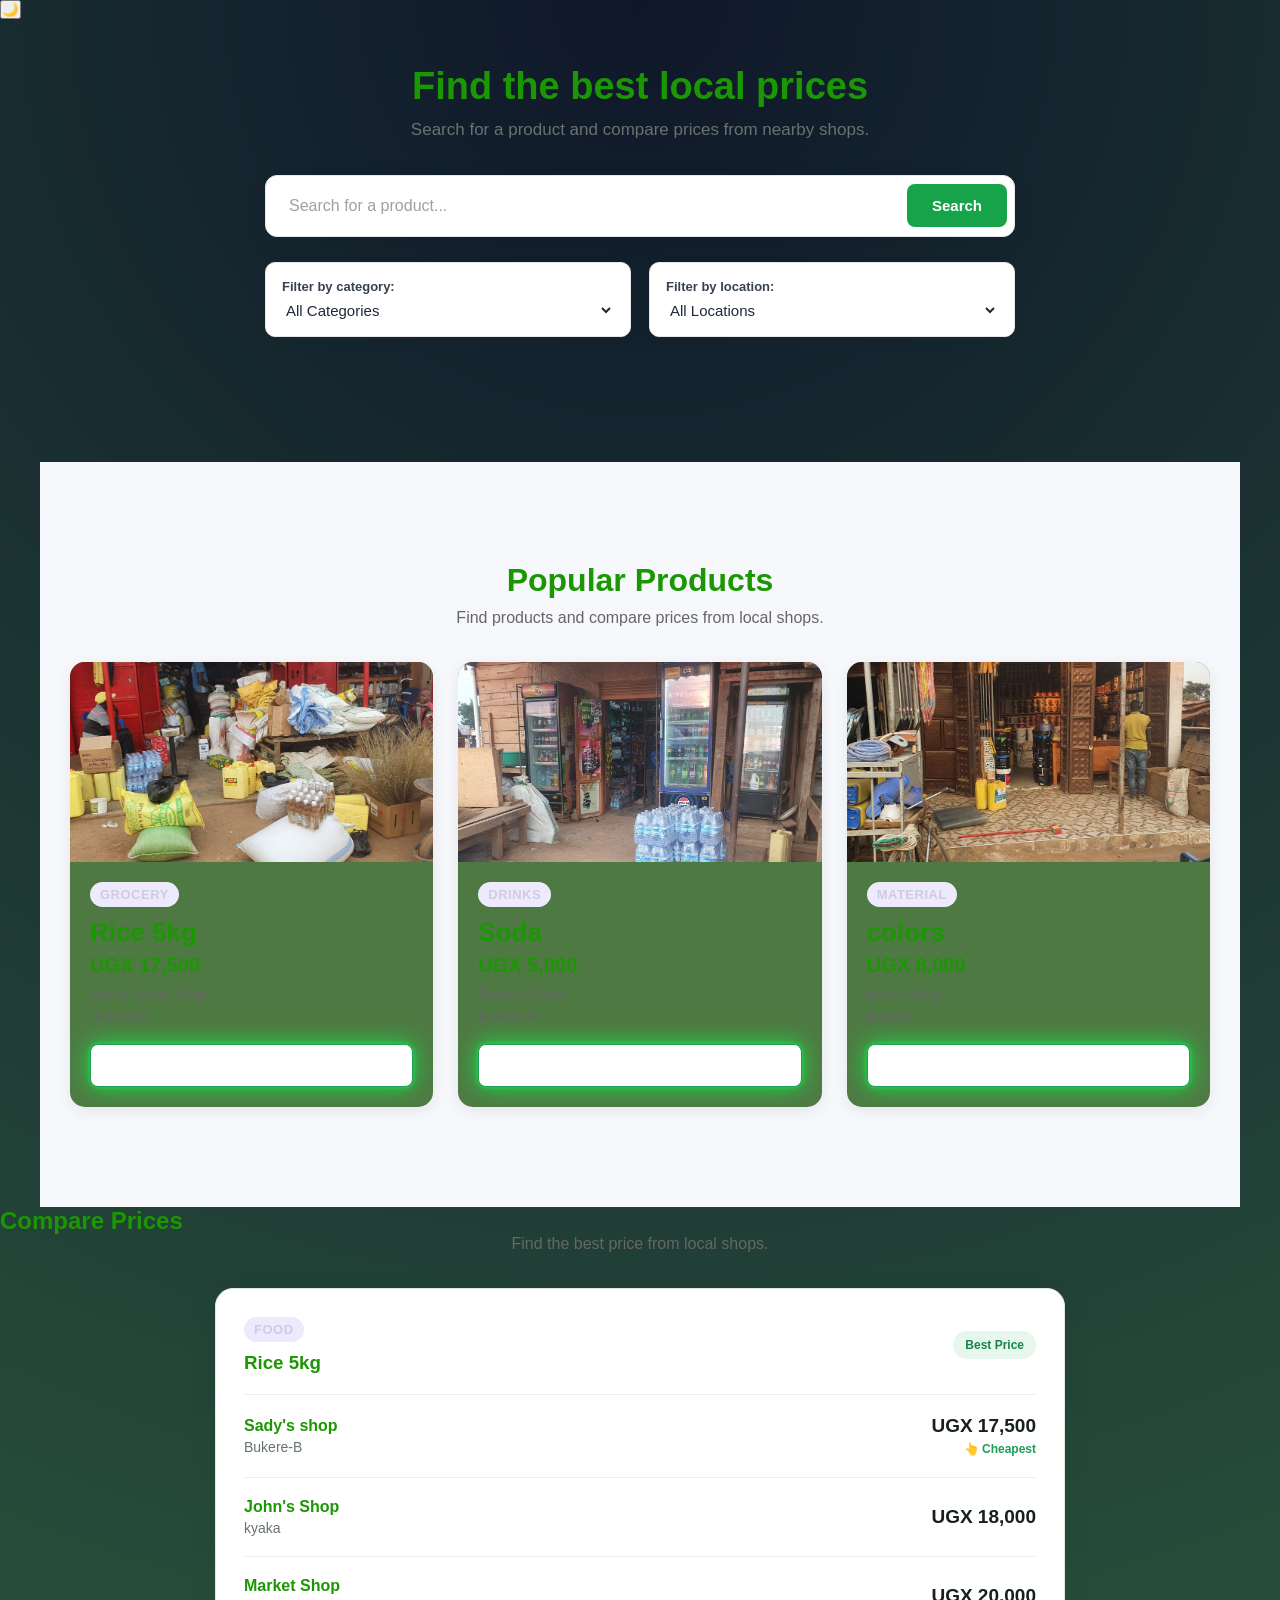
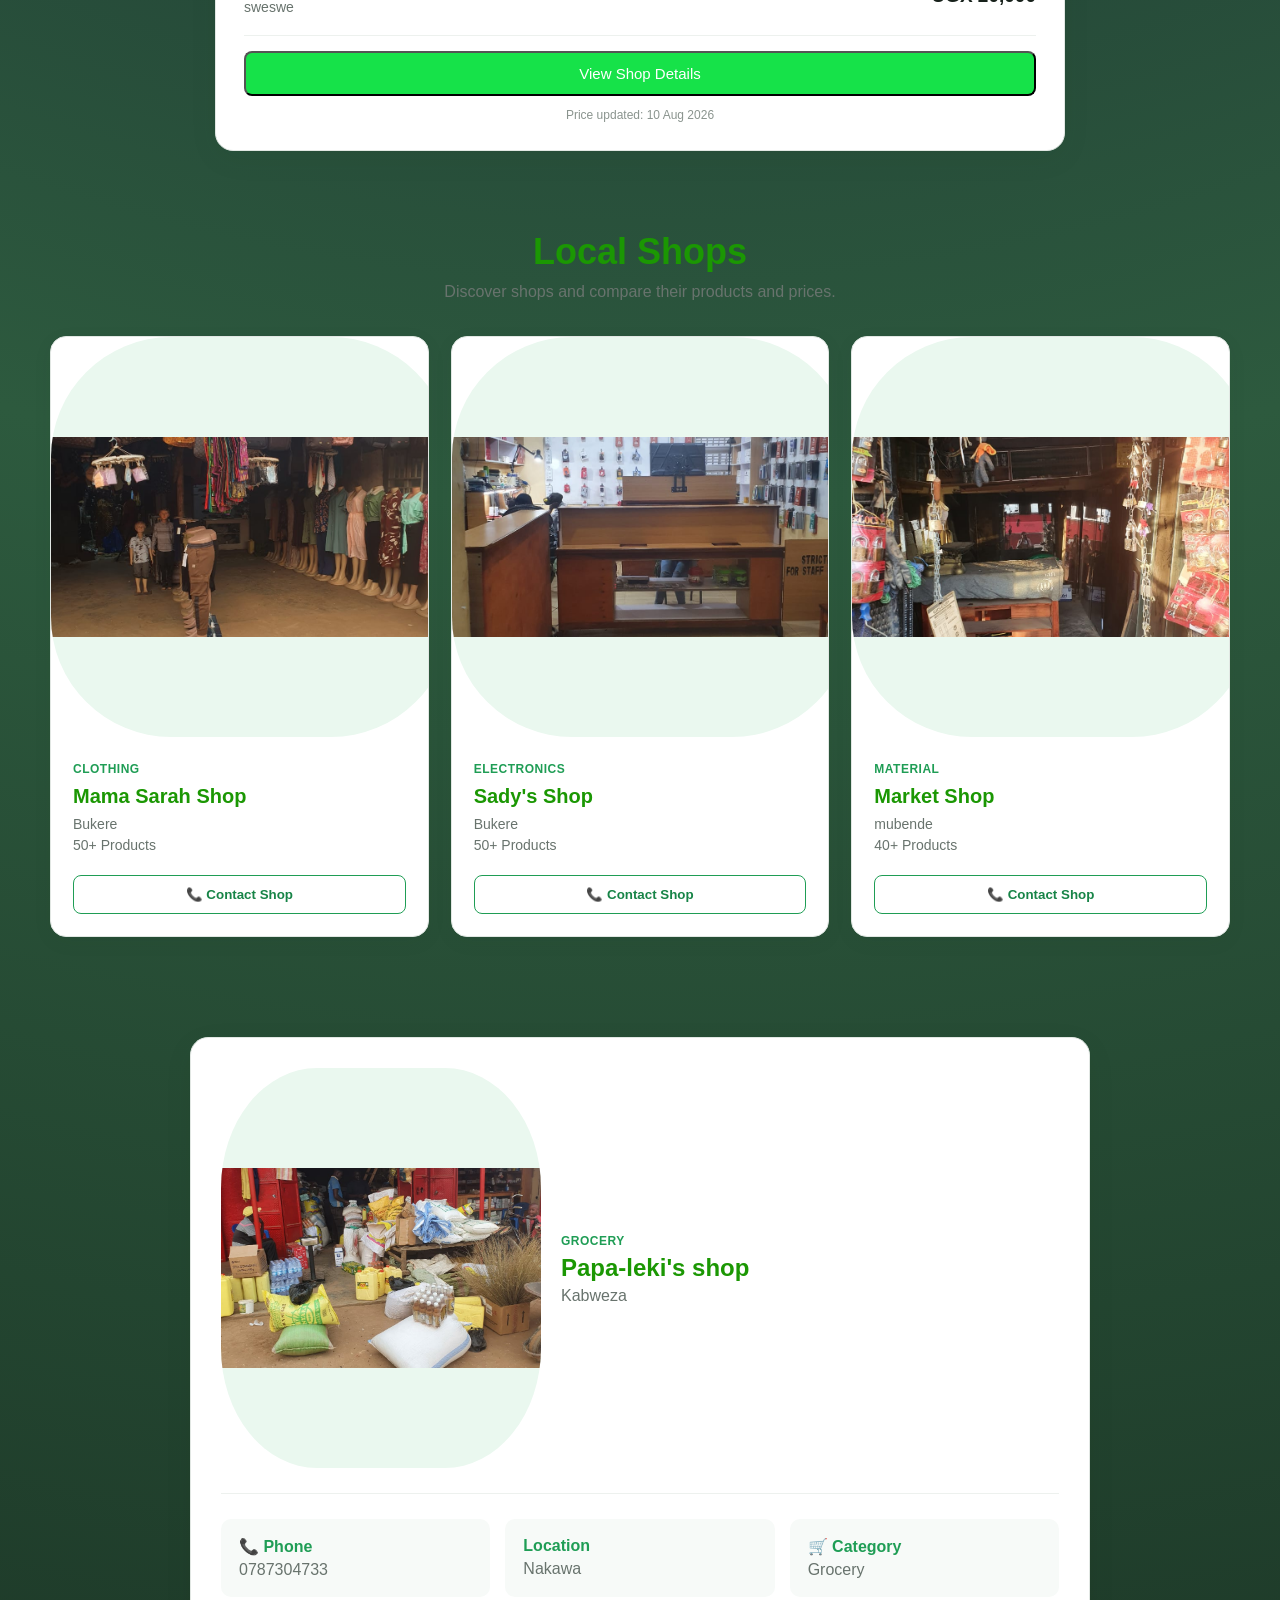
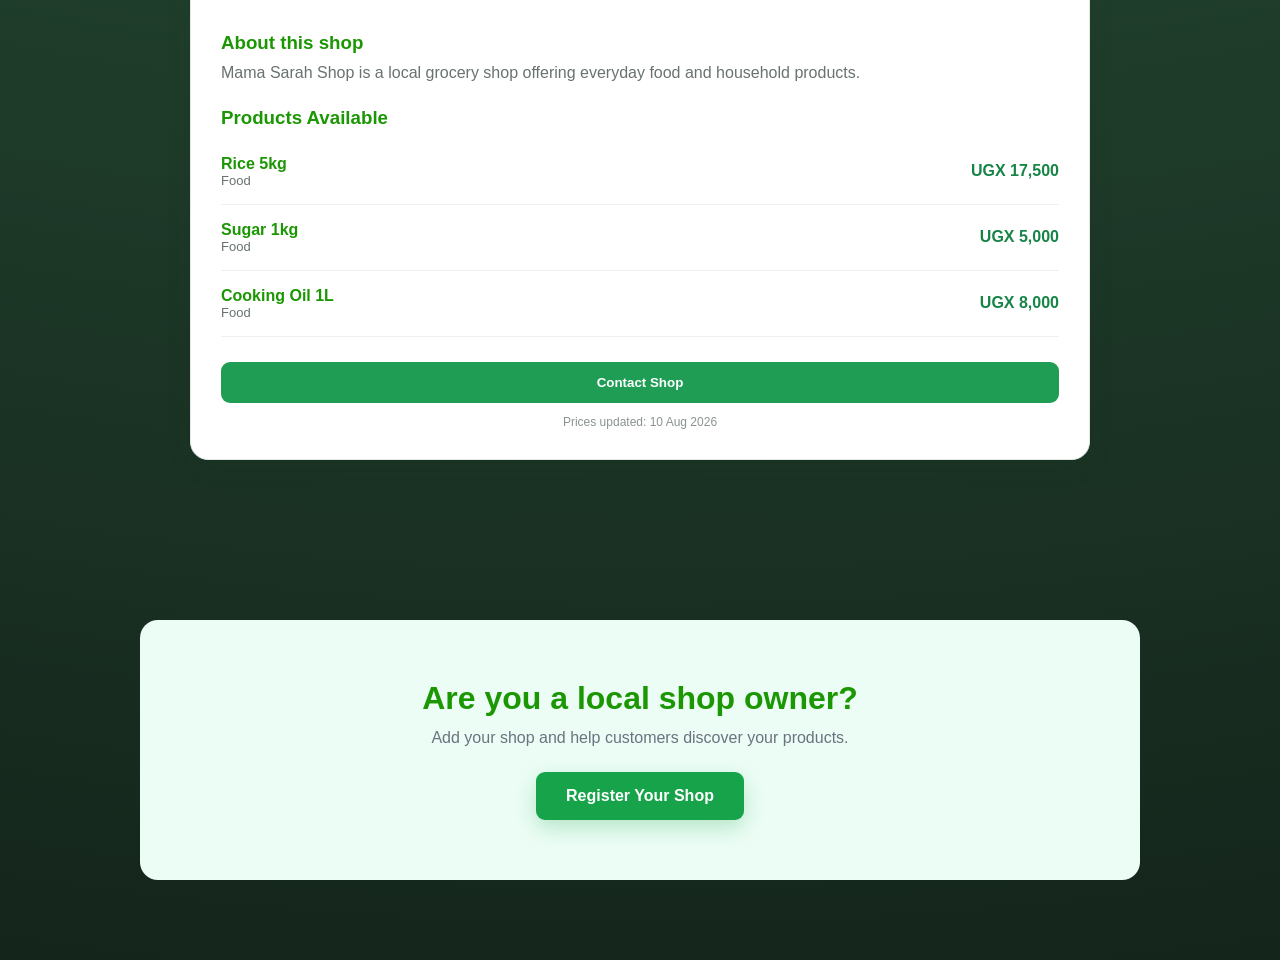
==== products.html @ a6103c1f "apdate mobile size" ====
<!DOCTYPE html>
<html lang="en">

<head>
    <meta charset="UTF-8">
    <meta name="viewport" content="width=device-width, initial-scale=1.0">

    <title>PriceWise</title>

    <style>
* {
    margin: 0;
    padding: 0;
    box-sizing: border-box;
}

body {
    font-family: Arial, Helvetica, sans-serif;
    background: radial-gradient(circle at top, #0f172a, #2d5a3e,#14251b);
    color: rgb(27, 151, 3);
    overflow-x: hidden;
}

.search-section {
    max-width: 1180px;
    margin: 0 auto;
    padding: 70px 24px 50px;
}

.search-section > h2 {
    text-align: center;
    font-size: 38px;
    line-height: 1.2;
    margin-bottom: 10px;
}

.search-section > p {
    text-align: center;
    color: #68736d;
    font-size: 17px;
    margin-bottom: 35px;
}

.search-box {
    max-width: 760px;
    margin: 0 auto 30px;

    display: flex;
    align-items: center;
    gap: 10px;

    background: #63a544;
    padding: 8px;

    border: 1px solid #4f6657;
    border-radius: 14px;

    box-shadow: 0 8px 30px rgba(20, 60, 35, 0.07);
}

.search-box input {
    flex: 1;

    min-width: 0;

    border: none;
    outline: none;

    padding: 15px 18px;

    background: transparent;

    color: #17211b;
    font-size: 16px;
}

.search-box input::placeholder {
    color: #9aa39e;
}

.search-box button {
    border: none;

    padding: 14px 28px;

    border-radius: 10px;

    background: #1f9d55;
    color: #ffffff;

    font-size: 15px;
    font-weight: 700;

    cursor: pointer;

    transition: 0.2s ease;
}

.search-box button:hover {
    background: #178447;
    transform: translateY(-1px);
}



.filters {
    max-width: 760px;
    margin: 0 auto 50px;

    display: grid;
    grid-template-columns: 1fr 1fr;
    gap: 18px;
}

.filter-group {
    background: #ffffff;

    padding: 16px 18px;

    border: 1px solid #e1e7e3;
    border-radius: 12px;

    box-shadow: 0 4px 16px rgba(20, 60, 35, 0.04);
}

.filter-group label {
    display: block;

    margin-bottom: 7px;

    color: #4c5951;

    font-size: 13px;
    font-weight: 700;
}

.filter-group select {
    width: 100%;

    border: none;
    outline: none;

    background: transparent;

    color: #17211b;

    font-size: 15px;

    cursor: pointer;
}



#searchResults {
    display: grid;

    grid-template-columns: repeat(3, 1fr);

    gap: 22px;

    margin-top: 25px;
}

.product-result {
    background: #ffffff;

    padding: 24px;

    border: 1px solid #e1e7e3;
    border-radius: 16px;

    box-shadow: 0 5px 20px rgba(20, 60, 35, 0.05);

    transition: 0.25s ease;
}

.product-result:hover {
    transform: translateY(-5px);

    box-shadow: 0 12px 28px rgba(20, 60, 35, 0.10);
}

.product-result h3 {
    margin-bottom: 8px;

    color: #17211b;
    font-size: 21px;
}

.product-result p {
    margin-bottom: 20px;

    color: #68736d;
    font-size: 14px;
}

.product-result .compare-btn {
    width: 100%;

    padding: 12px 18px;

    border: none;
    border-radius: 9px;

    background: #1f9d55;
    color: #ffffff;

    font-size: 14px;
    font-weight: 700;

    cursor: pointer;

    transition: 0.2s ease;
}

.product-result .compare-btn:hover {
    background: #178447;
}

.products {
    max-width: 1200px;
    margin: auto;
    padding: 100px 30px;
}


.product-grid {
    display: grid;

    grid-template-columns: repeat(3, 1fr);

    gap: 25px;

    max-width: 1200px;

    margin: 35px auto 0;
}

.product-card {
    
    background-color: #161b22;

    border-radius: 15px;

    overflow: hidden;

    box-shadow: 0 4px 15px rgba(0, 0, 0, 0.08);

    transition: 0.3s;
}

.product-card img {
    width: 100%;
    height: 220px;
    object-fit: cover;
} 
.product-content {
    padding: 25px;
}

.product-content h3 {
    color: white;
    margin-bottom: 15px;
}

.product-content p {
    color: #94a3b8;
    line-height: 1.7;
    margin-bottom: 20px;
}

.product-button {
    width: 100%;

    margin-top: 15px;

    padding: 11px;

    border: 1px solid #1f9d55;
    border-radius: 8px;

    background: #ffffff;
    color: #22b305;

    font-weight: 700;

    cursor: pointer;
}


#comparisonResults {
    margin-top: 35px;
}

.comparison-card {
    max-width: 850px;
    margin: 0 auto;

    background: #ffffff;

    border: 1px solid #e1e7e3;
    border-radius: 18px;

    padding: 28px;

    box-shadow: 0 8px 30px rgba(20, 60, 35, 0.06);
}

.comparison-header {
    display: flex;
    justify-content: space-between;
    align-items: center;

    padding-bottom: 20px;

    border-bottom: 1px solid #edf1ee;
}

.best-price {
    display: inline-block;

    padding: 7px 12px;

    border-radius: 20px;

    background: #e7f7ed;
    color: #178447;

    font-size: 12px;
    font-weight: 700;
}

.price-row {
    display: flex;
    align-items: center;
    justify-content: space-between;

    padding: 20px 0;

    border-bottom: 1px solid #edf1ee;
}

.shop-info h4 {
    margin-bottom: 4px;
}

.shop-info p {
    color: #68736d;
    font-size: 14px;
}

.price {
    text-align: right;
}

.price strong {
    display: block;

    color: #17211b;
    font-size: 19px;
}

.cheapest {
    display: inline-block;

    margin-top: 5px;

    color: #1f9d55;

    font-size: 12px;
    font-weight: 700;
}



.shops {
    padding: 80px 24px;
}

.shops .container {
    max-width: 1180px;
    margin: 0 auto;
}

.shops h2 {
    text-align: center;

    font-size: 36px;

    margin-bottom: 10px;
}

.shops .section-description {
    text-align: center;

    max-width: 600px;
    margin: 0 auto 35px;

    color: #68736d;
}

.shop-grid {
    display: grid;

    grid-template-columns: repeat(3, 1fr);

    gap: 22px;
}

.shop-card {
    background: #ffffff;

    border: 1px solid #e1e7e3;
    border-radius: 16px;

    overflow: hidden;

    box-shadow: 0 5px 20px rgba(20, 60, 35, 0.05);

    transition: 0.25s ease;
}

.shop-card:hover {
    transform: translateY(-5px);

    box-shadow: 0 12px 28px rgba(20, 60, 35, 0.10);
}

.shop-image {
    min-height: 130px;

    display: flex;
    align-items: center;
    justify-content: center;

    background: #eaf8ef;

    font-size: 48px;
}

.shop-card .shop-info {
    padding: 22px;
}

.shop-category,
.product-category {
    color: #1f9d55;

    font-size: 12px;
    font-weight: 700;

    text-transform: uppercase;
    letter-spacing: 0.5px;
}

.shop-card h3 {
    margin: 8px 0;

    font-size: 20px;
}

.shop-location,
.shop-products {
    color: #68736d;

    font-size: 14px;

    margin-bottom: 7px;
}

.shop-button {
    width: 100%;

    margin-top: 15px;

    padding: 11px;

    border: 1px solid #1f9d55;
    border-radius: 8px;

    background: #ffffff;
    color: #178447;

    font-weight: 700;

    cursor: pointer;
}

.shop-button:hover {
    background: #eaf8ef;
}




.shop-details {
    padding: 20px 24px 80px;
}

.shop-details-card {
    max-width: 900px;

    margin: 0 auto;

    background: #ffffff;

    padding: 30px;

    border: 1px solid #e1e7e3;
    border-radius: 18px;

    box-shadow: 0 8px 30px rgba(20, 60, 35, 0.06);
}

.shop-details-header {
    display: flex;
    align-items: center;
    gap: 20px;

    padding-bottom: 25px;

    border-bottom: 1px solid #edf1ee;
}

.shop-details-image {
    width: 80px;
    height: 80px;

    display: flex;
    align-items: center;
    justify-content: center;

    border-radius: 14px;

    background: #eaf8ef;

    font-size: 36px;
}

.shop-details-title h2 {
    margin: 5px 0;
}

.shop-details-title p {
    color: #68736d;
}

.shop-contact {
    display: grid;
    grid-template-columns: repeat(3, 1fr);

    gap: 15px;

    padding: 25px 0;
}

.shop-contact > div {
    padding: 18px;

    background: #f7faf8;

    border-radius: 10px;
}

.shop-contact strong {
    display: block;

    margin-bottom: 5px;

    color: #1f9d55;
}

.shop-contact p {
    color: #68736d;
}

.shop-about {
    padding: 10px 0 25px;
}

.shop-about h3,
.shop-products-list h3 {
    margin-bottom: 10px;
}

.shop-about p {
    color: #68736d;
}

.shop-product {
    display: flex;
    justify-content: space-between;
    align-items: center;

    padding: 16px 0;

    border-bottom: 1px solid #edf1ee;
}

.shop-product p {
    color: #68736d;
    font-size: 13px;
}

.shop-product strong {
    color: #178447;
}

.contact-shop-button {
    width: 100%;

    margin-top: 25px;

    padding: 13px;

    border: none;
    border-radius: 9px;

    background: #1f9d55;
    color: #ffffff;

    font-weight: 700;

    cursor: pointer;
}

.shop-updated,
.updated {
    margin-top: 12px;

    text-align: center;

    color: #8a948e;

    font-size: 12px;
}



.shop-cta {
    max-width: 1000px;

    margin: 30px auto 80px;

    padding: 60px 25px;

    text-align: center;

    background: #eaf8ef;

    border-radius: 20px;
}

.shop-cta h2 {
    margin-bottom: 10px;

    font-size: 32px;
}

.shop-cta p {
    max-width: 580px;

    margin: 0 auto 25px;

    color: #68736d;
}


.products-page {
    background: #f8faf9;
    min-height: 100vh;
}



.products-hero {
    text-align: center;
    padding: 70px 20px 45px;

    background: #ffffff;
}

.section-label {
    color: #16a34a;
    font-size: 13px;
    font-weight: 700;
    letter-spacing: 2px;
    margin-bottom: 12px;
}

.products-hero h1 {
    font-size: clamp(38px, 6vw, 58px);
    line-height: 1.1;
    margin-bottom: 18px;
}

.products-hero h1 span {
    color: #16a34a;
}

.products-hero>p:last-child {
    color: #6b7280;
    font-size: 17px;
    max-width: 600px;
    margin: auto;
}



.search-section {
    max-width: 1100px;
    margin: 0 auto;
    padding: 45px 20px 70px;
}



.search-box {
    max-width: 750px;
    margin: 0 auto 25px;

    display: flex;

    background: white;
    padding: 7px;

    border: 1px solid #e5e7eb;
    border-radius: 12px;

    box-shadow: 0 8px 25px rgba(0, 0, 0, 0.06);
}

.search-box input {
    flex: 1;

    border: none;
    outline: none;

    padding: 14px 16px;

    font-size: 16px;
    background: transparent;
}

.search-box button {
    border: none;

    padding: 13px 25px;

    border-radius: 8px;

    background: #16a34a;
    color: white;

    font-weight: 700;

    cursor: pointer;
}

.search-box button:hover {
    background: #15803d;
}



.filters {
    max-width: 750px;
    margin: 0 auto 55px;

    display: grid;
    grid-template-columns: 1fr 1fr;
    gap: 18px;
}

.filter-group {
    background: white;

    padding: 16px;

    border: 1px solid #e5e7eb;
    border-radius: 10px;
}

.filter-group label {
    display: block;

    color: #374151;

    font-size: 13px;
    font-weight: 700;

    margin-bottom: 7px;
}

.filter-group select {
    width: 100%;

    border: none;
    outline: none;

    background: transparent;

    font-size: 15px;
    color: #1f2937;
}



.results-section {
    margin-top: 20px;
}

.section-heading {
    margin-bottom: 25px;
}

.section-heading h2 {
    font-size: 30px;
    margin-bottom: 5px;
}

.section-heading p {
    color: #6b7280;
}



#searchResults {
    display: grid;

    grid-template-columns:
        repeat(3, minmax(0, 1fr));

    gap: 20px;
}

.product-result {
    background: #ffffff;

    padding: 25px;

    border: 1px solid #e5e7eb;
    border-radius: 14px;

    box-shadow: 0 5px 18px rgba(0, 0, 0, 0.04);

    transition: 0.2s ease;
}

.product-result:hover {
    transform: translateY(-4px);

    box-shadow:
        0 12px 25px rgba(0, 0, 0, 0.08);
}

.product-result h3 {
    font-size: 20px;
    margin-bottom: 7px;
}

.product-result p {
    color: #6b7280;
    margin-bottom: 20px;
}

.compare-btn {
    width: 100%;

    border: none;

    padding: 12px;

    border-radius: 8px;

    background: #16a34a;
    color: white;

    font-weight: 700;

    cursor: pointer;
}

.compare-btn:hover {
    background: #15803d;
}



.comparison-section {
    margin-top: 55px;
}

#comparisonResults {
    background: transparent;
}



.shop-cta {
    margin-top: 80px;

    padding: 60px 30px;

    text-align: center;

    background: #ecfdf5;

    border-radius: 18px;
}

.shop-cta h2 {
    font-size: 32px;
    margin-bottom: 12px;
}

.shop-cta p:not(.section-label) {
    max-width: 550px;
    margin: 0 auto 25px;

    color: #6b7280;
}
.shop-image {
    width: 400px;
    height: 400px;

    border-radius: 30%;
    overflow: hidden;
}

.shop-image img {
    width: 100%;
    height: 100%;
    object-fit: cover;
}

.shop-details-image {
    width: 320px;
    height: 400px;

    border-radius: 30%;
    overflow: hidden;
}

.shop-details-image img {
    width: 100%;
    height: 100%;
    object-fit: cover;
}


.hero-button {
    display: inline-block;

    padding: 15px 30px;

    border-radius: 9px;

    background: #16a34a;

    color: white;

    text-decoration: none;

    font-weight: 700;

    transition: 0.3s ease;

    box-shadow: 0 8px 20px rgba(22, 163, 74, 0.25);
}

.hero-button:hover {
    background: #15803d;

    transform: translateY(-3px);
}


.phone-popup {
    display: none;

    position: fixed;
    inset: 0;

    z-index: 9999;

    background: rgba(0, 0, 0, 0.6);

    align-items: center;
    justify-content: center;
}

.phone-popup.show {
    display: flex;
}

.phone-popup-content {
    position: relative;

    width: 90%;
    max-width: 380px;

    padding: 35px 25px;

    background: white;

    border-radius: 20px;

    text-align: center;

    box-shadow: 0 20px 50px rgba(0, 0, 0, 0.3);
}

.close-btn {
    position: absolute;

    top: 12px;
    right: 15px;

    border: none;
    background: none;

    font-size: 28px;

    cursor: pointer;
}

.phone-icon {
    font-size: 40px;

    margin-bottom: 10px;
}

.phone-popup-content h2 {
    margin-bottom: 10px;
}

.phone-popup-content p {
    color: #666;
}

.phone-number {
    display: block;

    margin: 15px 0 20px;

    color: #16a34a;

    font-size: 1.4rem;
    font-weight: bold;

    text-decoration: none;
}

.call-btn {
    display: inline-block;

    padding: 12px 25px;

    background: #16a34a;
    color: white;

    border-radius: 8px;

    text-decoration: none;
    font-weight: bold;
}


@media (max-width: 600px) {
    #searchResults,
    .shop-grid,
    .product-grid {
        grid-template-columns: 1fr;
        gap: 16px;
    }

    .product-card,
    .shop-card,
    .product-result,
    .comparison-card {
        border-radius: 12px;
        padding: 16px;
    }

    .product-card img,
    .product-image,
    .product-image img {
        height: 160px;
    }

    .product-content h3,
    .product-info h3,
    .product-result h3 {
        font-size: 18px;
    }

    .product-content p,
    .product-result p {
        font-size: 13px;
        margin-bottom: 14px;
    }

    .compare-btn,
    .product-button,
    .comparison-button,
    .shop-button {
        padding: 11px;
        font-size: 14px;
    }
}





.products {
    background-color: #f7f8fc;
}

.products h2 {
    text-align: center;
    font-size: 32px;
    margin-bottom: 10px;
}

.section-description {
    text-align: center;
    color: #666;
    margin-bottom: 35px;
}



.product-grid {
    display: grid;

    grid-template-columns: repeat(3, 1fr);

    gap: 25px;

    max-width: 1200px;

    margin: 0 auto;
}


/* =========================
   PRODUCT CARD
========================= */

.product-card {
    background-color: rgb(79, 121, 67);

    border-radius: 15px;

    overflow: hidden;

    box-shadow: 0 4px 15px rgba(0, 0, 0, 0.08);

    transition: 0.3s;
}


/* Card hover */

.product-card:hover {
    transform: translateY(-5px);

    box-shadow: 0 8px 20px rgba(0, 0, 0, 0.12);
}


/* =========================
   PRODUCT IMAGE
========================= */

.product-image {
    width: 100%;

    height: 200px;

    overflow: hidden;
}

.product-image img {
    width: 100%;

    height: 100%;

    object-fit: cover;
}


/* =========================
   PRODUCT INFORMATION
========================= */

.product-info {
    padding: 20px;
}

.product-category {
    display: inline-block;

    background-color: #eeeafe;

    color: #cecbe4;

    padding: 5px 10px;

    border-radius: 20px;

    font-size: 13px;

    margin-bottom: 10px;
}

.product-info h3 {
    font-size: 26px;

    margin-bottom: 6px;
}

.product-price {
    font-size: 20px;

    font-weight: bold;

    margin-bottom: 10px;
}

.shop-name,
.shop-location {
    color: #666;

    font-size: 14px;

    margin-bottom: 5px;
}




.product-button {
    width: 100%;

    padding: 12px;

    margin-top: 15px;

    /* background-color: #16e249; */

    color: white;

    border-radius: 8px;

    font-size: 15px;

    cursor: pointer;

    box-shadow: 0 0 5px #16e249,0 0 25px #16e249;
}

.product-button:hover {

    box-shadow: 0 0 5px #16e249,0 0 25px #16e249,0 0 50px #16e249,0 0 100px #16e249, 0 0 200px;
}
.comparison-button {
    width: 100%;

    padding: 12px;

    margin-top: 15px;

    background-color: #16e249;

    color: white;

    border-radius: 8px;

    font-size: 15px;

    cursor: pointer;

}
.comparison-button:hover {

    box-shadow: 0 0 5px #16e249,0 0 25px #16e249,0 0 50px #16e249,0 0 100px #16e249, 0 0 200px;
}
    </style>
</head>

<body>
<button id="themeToggle" class="theme-toggle" aria-label="Toggle dark mode">
    <span class="theme-icon">🌙</span>
</button>
<section class="search-section">

    <h2>Find the best local prices</h2>

    <p>
        Search for a product and compare prices from nearby shops.
    </p>

    <div class="search-box">

        <input type="text" id="searchInput" placeholder="Search for a product...">

        <button id="searchButton">
            Search
        </button>

    </div>

   
    <div id="searchResults"></div>

   
    <div class="filters">

        
        <div class="filter-group">

            <label for="categorySelect">
                Filter by category:
            </label>

            <select id="categorySelect">

                <option value="all">
                    All Categories
                </option>

                <option value="Food">
                    Grocery
                </option>

                <option value="Electronics">
                    Electronics
                </option>

                <option value="Clothing">
                    Clothing
                </option>

                <option value="Drinks">
                    Drinks
                </option>

                <option value="Materials">
                    Materials
                </option>

            </select>

        </div>


        <div class="filter-group">

            <label for="locationSelect">
                Filter by location:
            </label>

            <select id="locationSelect">

                <option value="all">
                    All Locations
                </option>

                <option value="Kalerwe">
                    Kalerwe
                </option>

                <option value="Ntinda">
                    Ntinda
                </option>

                <option value="Nakawa">
                    Nakawa
                </option>

            </select>

        </div>

    </div>


    <div id="comparisonResults"></div>
</section>


<section class="products" id="products">

    <div class="container">

        <h2>Popular Products</h2>

        <p class="section-description">
            Find products and compare prices from local shops.
        </p>


        

        <div class="product-grid">

            

            <div class="product-card">

                <div class="product-image">
                    <img src="images/2.jpeg" alt="Rice 5kg">
                </div>

                <div class="product-info">

                    <span class="product-category">
                        grocery
                    </span>

                    <h3>Rice 5kg</h3>

                    <p class="product-price">
                        UGX 17,500
                    </p>

                    <p class="shop-name">
                         Mama Sarah Shop
                    </p>

                    <p class="shop-location">
                         mukondo
                    </p>

                    <button class="product-button">
                        View Details
                    </button>

                </div>

            </div>


            

            <div class="product-card">

                <div class="product-image">
                    <img src="images/6.jpeg" alt="">
                </div>

                <div class="product-info">

                    <span class="product-category">
                        drinks
                    </span>

                    <h3>Soda</h3>

                    <p class="product-price">
                        UGX 5,000
                    </p>

                    <p class="shop-name">
                         Bosko's Shop
                    </p>

                    <p class="shop-location">
                         Bukere-A
                    </p>

                    <button class="product-button">
                        View Details
                    </button>

                </div>

            </div>


           

            <div class="product-card">

                <div class="product-image">
                    <img src="images/7.jpeg" alt="colors">
                </div>

                <div class="product-info">

                    <span class="product-category">
                       Material
                    </span>

                    <h3>colors</h3>

                    <p class="product-price">
                        UGX 8,000
                    </p>

                    <p class="shop-name">
                         Man's Shop
                    </p>

                    <p class="shop-location">
                         Bukere
                    </p>

                    <button class="product-button">
                        View Details
                    </button>

                </div>

            </div>

        </div>

    </div>

</section>

<section class="price-comparison" id="comparison">

    <div class="container">

        <h2>Compare Prices</h2>

        <p class="section-description">
            Find the best price from local shops.
        </p>

        <div class="comparison-card">

            

            <div class="comparison-header">

                <div>
                    <span class="product-category">
                        Food
                    </span>

                    <h3>Rice 5kg</h3>
                </div>

                <span class="best-price">
                    Best Price
                </span>

            </div>


            

            <div class="price-row">

                <div class="shop-info">
                   
                    <h4>Sady's shop</h4>

                    <p>Bukere-B</p>

                </div>

                <div class="price">

                    <strong>UGX 17,500</strong>

                    <span class="cheapest">
                        👆 Cheapest
                    </span>

                </div>

            </div>




            <div class="price-row">

                <div class="shop-info">
                  

                    <h4>John's Shop</h4>

                    <p> kyaka</p>

                </div>

                <div class="price">

                    <strong>UGX 18,000</strong>

                </div>

            </div>

            <div class="price-row">

                <div class="shop-info">
                   

                    <h4>Market Shop</h4>

                    <p> sweswe</p>

                </div>

                <div class="price">

                    <strong>UGX 20,000</strong>

                </div>

            </div>


            <button class="comparison-button">
                View Shop Details
            </button>

            <p class="updated">
                Price updated: 10 Aug 2026
            </p>

        </div>

    </div>

</section>

<section class="shops" id="shops">

    <div class="container">

        <h2>Local Shops</h2>

        <p class="section-description">
            Discover shops and compare their products and prices.
        </p>


        

        <div class="shop-grid">


           

            <div class="shop-card">

                <div class="shop-image">
                    <div class="product-image">
                        <img src="images/9.jpeg" alt="colors">
                    </div>
                </div>

                <div class="shop-info">

                    <span class="shop-category">
                        Clothing
                    </span>

                    <h3>Mama Sarah Shop</h3>

                    <p class="shop-location">
                         Bukere
                    </p>

                    <p class="shop-products">
                         50+ Products
                    </p>

                    <button class="shop-button" onclick="showPhone()">
                        📞 Contact Shop
                    </button>


                </div>

            </div>


      

            <div class="shop-card">

                <div class="shop-image">
                    <div class="product-image">
                        <img src="images/1.jpeg" alt="colors">
                    </div>
                </div>

                <div class="shop-info">

                    <span class="shop-category">
                        Electronics
                    </span>

                    <h3>Sady's Shop</h3>

                    <p class="shop-location">
                         Bukere
                    </p>

                    <p class="shop-products">
                         50+ Products
                    </p>

                    <button class="shop-button" onclick="showPhone()">
                        📞 Contact Shop
                    </button>

                </div>

            </div>


        

            <div class="shop-card">

                <div class="shop-image">
                    <div class="product-image">
                        <img src="images/4.jpeg" alt="colors">
                    </div>
                </div>

                <div class="shop-info">

                    <span class="shop-category">
                        Material
                    </span>

                    <h3>Market Shop</h3>

                    <p class="shop-location">
                        mubende
                    </p>

                    <p class="shop-products">
                         40+ Products
                    </p>

                    <button class="shop-button" onclick="showPhone()">
                        📞 Contact Shop
                    </button>

                </div>

            </div>


        </div>

    </div>

</section>

<section class="shop-details" id="shop-details">

    <div class="container">

        <div class="shop-details-card">

            

            <div class="shop-details-header">

                <div class="shop-details-image">
                    <div class="product-image">
                        <img src="images/2.jpeg" alt="colors">
                    </div>
                </div>

                <div class="shop-details-title">

                    <span class="shop-category">
                        Grocery
                    </span>

                    <h2>Papa-leki's shop</h2>

                    <p> Kabweza</p>

                </div>

            </div>



            <div class="shop-contact">

                <div>
                    <strong>📞 Phone</strong>
                    <p>0787304733</p>
                </div>

                <div>
                    <strong> Location</strong>
                    <p>Nakawa</p>
                </div>

                <div>
                    <strong>🛒 Category</strong>
                    <p>Grocery</p>
                </div>

            </div>


           

            <div class="shop-about">

                <h3>About this shop</h3>

                <p>
                    Mama Sarah Shop is a local grocery shop
                    offering everyday food and household products.
                </p>

            </div>


            

            <div class="shop-products-list">

                <h3>Products Available</h3>


                <div class="shop-product">

                    <div>
                        <h4>Rice 5kg</h4>
                        <p>Food</p>
                    </div>

                    <strong>
                        UGX 17,500
                    </strong>

                </div>


                <div class="shop-product">

                    <div>
                        <h4>Sugar 1kg</h4>
                        <p>Food</p>
                    </div>

                    <strong>
                        UGX 5,000
                    </strong>

                </div>


                <div class="shop-product">

                    <div>
                        <h4>Cooking Oil 1L</h4>
                        <p>Food</p>
                    </div>

                    <strong>
                        UGX 8,000
                    </strong>

                </div>

            </div>


            

            <button class="contact-shop-button">
                Contact Shop
            </button>


            <p class="shop-updated">
                Prices updated: 10 Aug 2026
            </p>

        </div>

    </div>

</section>



<section class="shop-cta">

    <h2>Are you a local shop owner?</h2>

    <p>
        Add your shop and help customers discover your products.
    </p>

    <a href="shop-form.html" class="hero-button">
        Register Your Shop
    </a>

</section>

<div id="phonePopup" class="phone-popup">

    <div class="phone-popup-content">

        <button class="close-btn" onclick="closePhone()">
            ×
        </button>

        <div class="phone-icon">
            📞
        </div>

        <h2>Contact Shop</h2>

        <p>Call this shop for more information:</p>

        <a href="tel:0700123456" class="phone-number">
            0700 123 456
        </a>

        <a href="tel:0700123456" class="call-btn">
            📞 Call Shop
        </a>

    </div>

</div>
<script src="js/data.js"></script>
<script src="js/script.js"></script>



</body>
</html>
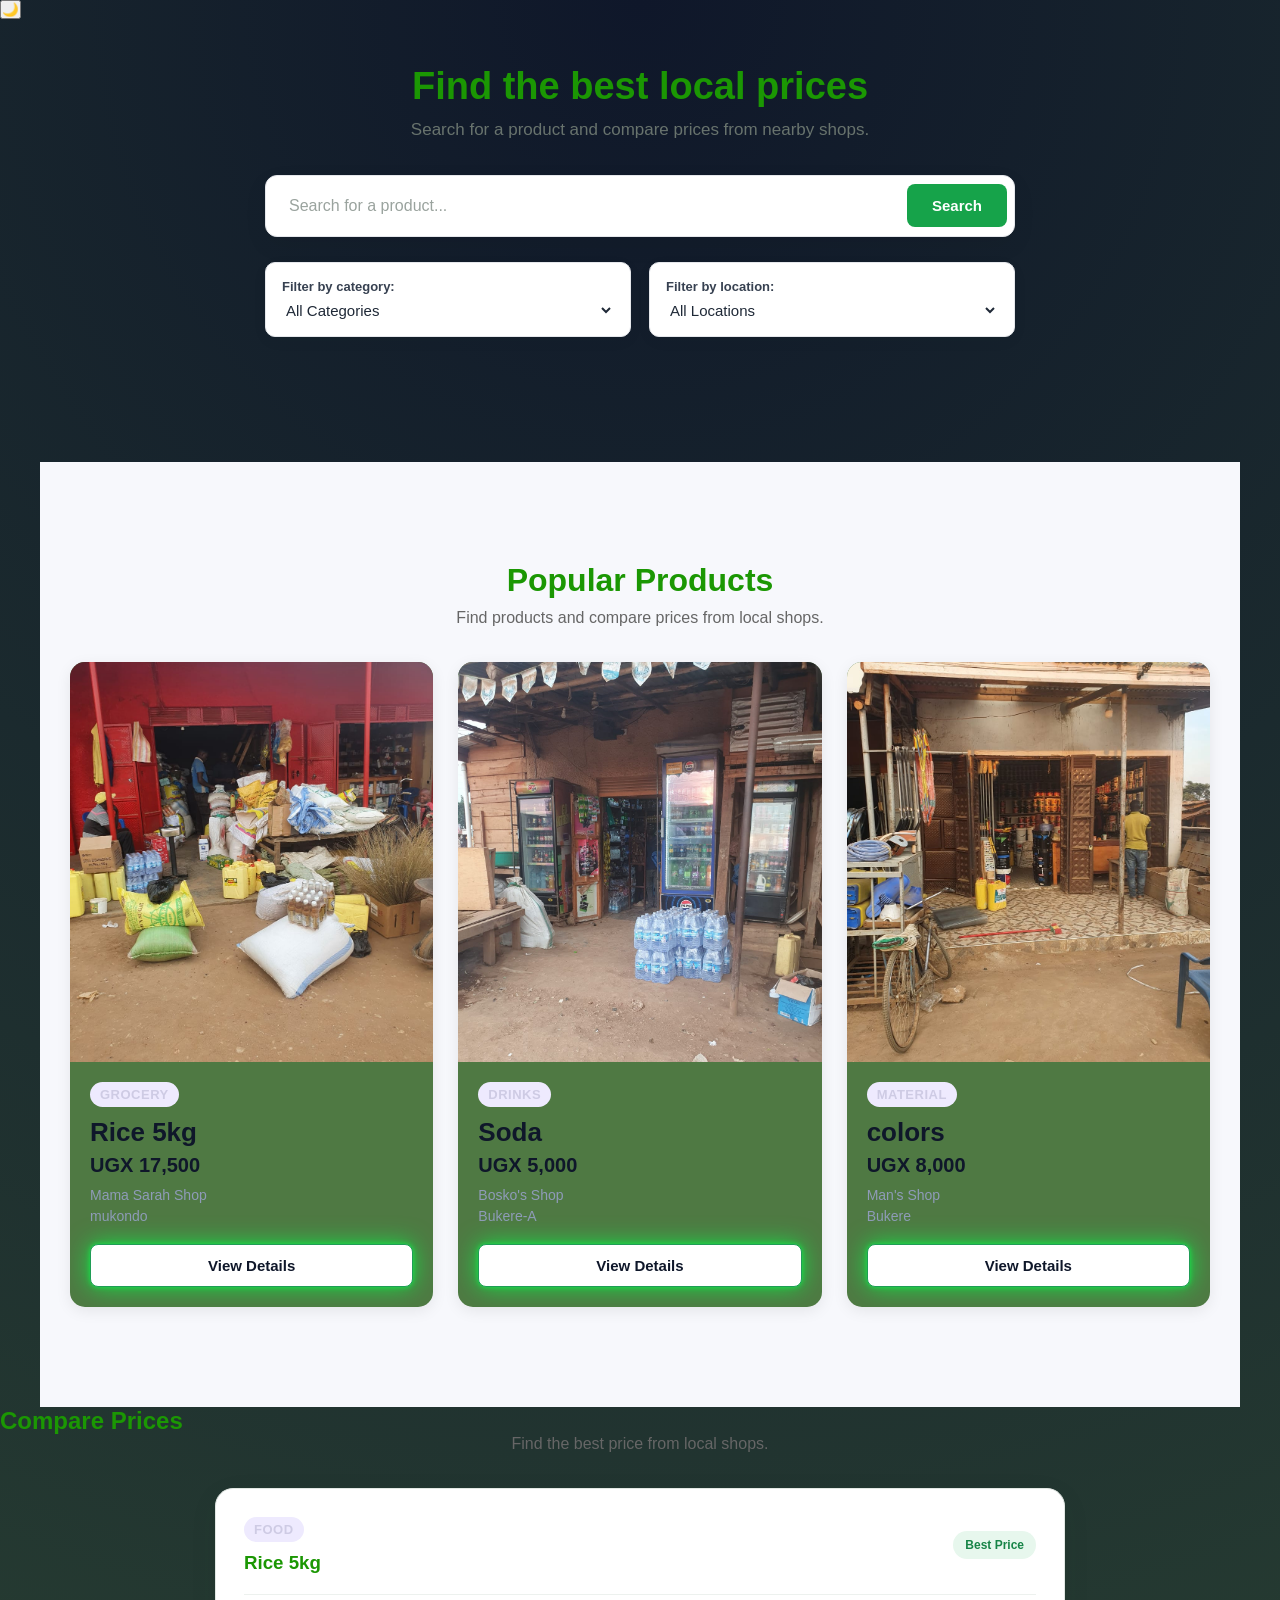
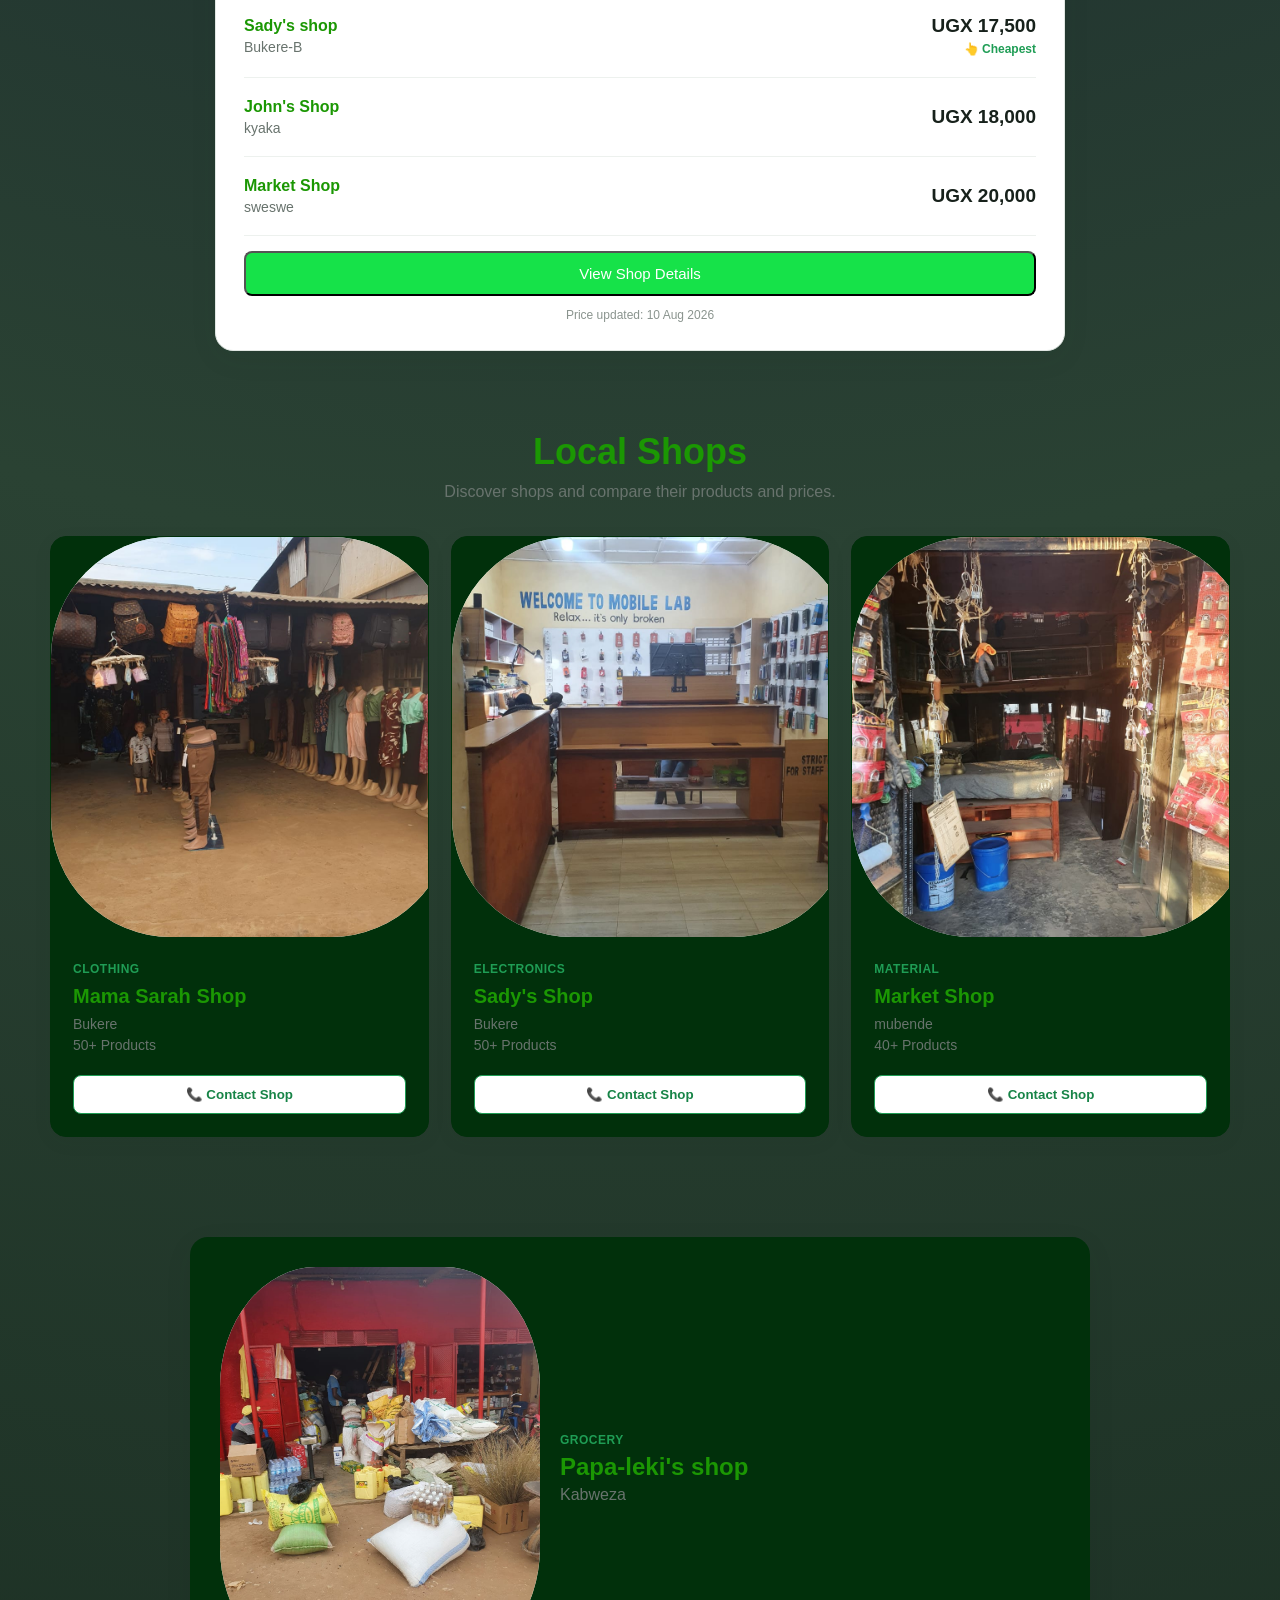
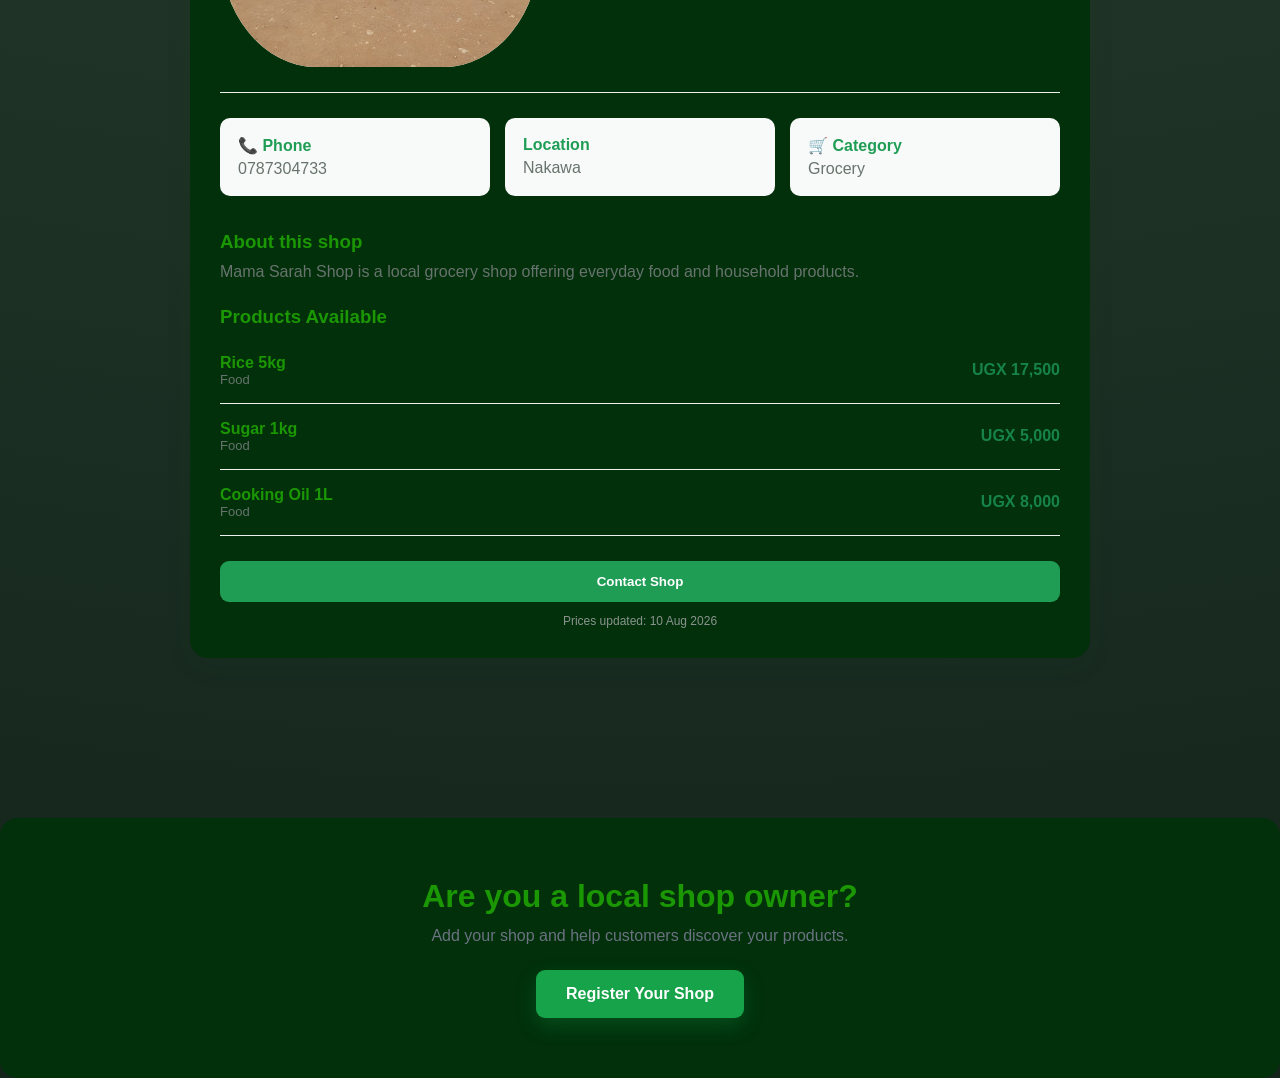
==== commit 739c212f: "I changed the image size" ====
--- a/products.html
+++ b/products.html
@@ -16,7 +16,7 @@
 
 body {
     font-family: Arial, Helvetica, sans-serif;
-    background: radial-gradient(circle at top, #0f172a, #2d5a3e,#14251b);
+    background: radial-gradient(circle at top, #0f172a, #2a4233,#14251b);
     color: rgb(27, 151, 3);
     overflow-x: hidden;
 }
@@ -408,9 +408,9 @@
 }
 
 .shop-card {
-    background: #ffffff;
-
-    border: 1px solid #e1e7e3;
+    background: #01300b;
+
+    border: 1px solid #01300b;
     border-radius: 16px;
 
     overflow: hidden;
@@ -502,11 +502,11 @@
 
     margin: 0 auto;
 
-    background: #ffffff;
+    background: #01300b;
 
     padding: 30px;
 
-    border: 1px solid #e1e7e3;
+    border: none;
     border-radius: 18px;
 
     box-shadow: 0 8px 30px rgba(20, 60, 35, 0.06);
@@ -637,19 +637,7 @@
 
 
 
-.shop-cta {
-    max-width: 1000px;
-
-    margin: 30px auto 80px;
-
-    padding: 60px 25px;
-
-    text-align: center;
-
-    background: #eaf8ef;
-
-    border-radius: 20px;
-}
+
 
 .shop-cta h2 {
     margin-bottom: 10px;
@@ -904,7 +892,7 @@
 
     text-align: center;
 
-    background: #ecfdf5;
+    background: #01300b;
 
     border-radius: 18px;
 }
@@ -1067,49 +1055,6 @@
 }
 
 
-@media (max-width: 600px) {
-    #searchResults,
-    .shop-grid,
-    .product-grid {
-        grid-template-columns: 1fr;
-        gap: 16px;
-    }
-
-    .product-card,
-    .shop-card,
-    .product-result,
-    .comparison-card {
-        border-radius: 12px;
-        padding: 16px;
-    }
-
-    .product-card img,
-    .product-image,
-    .product-image img {
-        height: 160px;
-    }
-
-    .product-content h3,
-    .product-info h3,
-    .product-result h3 {
-        font-size: 18px;
-    }
-
-    .product-content p,
-    .product-result p {
-        font-size: 13px;
-        margin-bottom: 14px;
-    }
-
-    .compare-btn,
-    .product-button,
-    .comparison-button,
-    .shop-button {
-        padding: 11px;
-        font-size: 14px;
-    }
-}
-
 
 
 
@@ -1145,9 +1090,7 @@
 }
 
 
-/* =========================
-   PRODUCT CARD
-========================= */
+
 
 .product-card {
     background-color: rgb(79, 121, 67);
@@ -1162,7 +1105,7 @@
 }
 
 
-/* Card hover */
+
 
 .product-card:hover {
     transform: translateY(-5px);
@@ -1171,14 +1114,11 @@
 }
 
 
-/* =========================
-   PRODUCT IMAGE
-========================= */
 
 .product-image {
     width: 100%;
 
-    height: 200px;
+    height: 400px;
 
     overflow: hidden;
 }
@@ -1192,9 +1132,6 @@
 }
 
 
-/* =========================
-   PRODUCT INFORMATION
-========================= */
 
 .product-info {
     padding: 20px;
@@ -1220,6 +1157,8 @@
     font-size: 26px;
 
     margin-bottom: 6px;
+
+    color: #0f172a;
 }
 
 .product-price {
@@ -1228,15 +1167,18 @@
     font-weight: bold;
 
     margin-bottom: 10px;
+
+    color: #0f172a;
 }
 
 .shop-name,
 .shop-location {
-    color: #666;
 
     font-size: 14px;
 
     margin-bottom: 5px;
+
+    color: #8f9bb8;
 }
 
 
@@ -1251,7 +1193,7 @@
 
     /* background-color: #16e249; */
 
-    color: white;
+    color: #0f172a;;
 
     border-radius: 8px;
 
@@ -1288,6 +1230,102 @@
 
     box-shadow: 0 0 5px #16e249,0 0 25px #16e249,0 0 50px #16e249,0 0 100px #16e249, 0 0 200px;
 }
+
+@media (max-width: 600px) {
+    .product-grid,
+    #searchResults,
+    .shop-grid {
+        grid-template-columns: 1fr;
+        gap: 18px;
+        padding: 0 16px;
+    }
+
+    .product-card {
+        display: flex;
+        flex-direction: row;
+        align-items: center;
+        height: auto;
+        overflow: hidden;
+    }
+
+    .product-image,
+    .product-card img {
+        width: 120px;
+        height: 120px;
+        flex-shrink: 0;
+    }
+
+    .product-content,
+    .product-info {
+        padding: 14px;
+        overflow: hidden;
+    }
+
+    .product-category,
+    .shop-category {
+        white-space: nowrap;
+        font-size: 11px;
+        padding: 4px 10px;
+    }
+
+    .product-content h3,
+    .product-info h3 {
+        font-size: 18px;
+        white-space: normal;
+    }
+
+    .product-button,
+    .compare-btn {
+        width: auto;
+        padding: 10px 16px;
+        font-size: 13px;
+    }
+}
+@media (max-width: 600px) {
+   
+
+   
+
+    .shop-card {
+        padding: 12px;
+    }
+
+    .shop-card .shop-info {
+        padding: 16px 4px 4px;
+    }
+
+    .shop-card h3 {
+        font-size: 18px;
+        margin: 6px 0;
+    }
+
+    .shop-location,
+    .shop-products {
+        font-size: 13px;
+    }
+
+    .shop-button {
+        padding: 10px;
+        font-size: 14px;
+    }
+}
+
+@media (max-width: 600px) {
+    .shop-image,
+    .product-image {
+        width: 100% !important;
+        height: 180px !important;
+        border-radius: 12px !important;
+        max-width: 100%;
+    }
+
+     .shop-image img {
+        width: 100%;
+        height: 100%;
+        object-fit: cover;
+    }
+}
+
     </style>
 </head>
 
